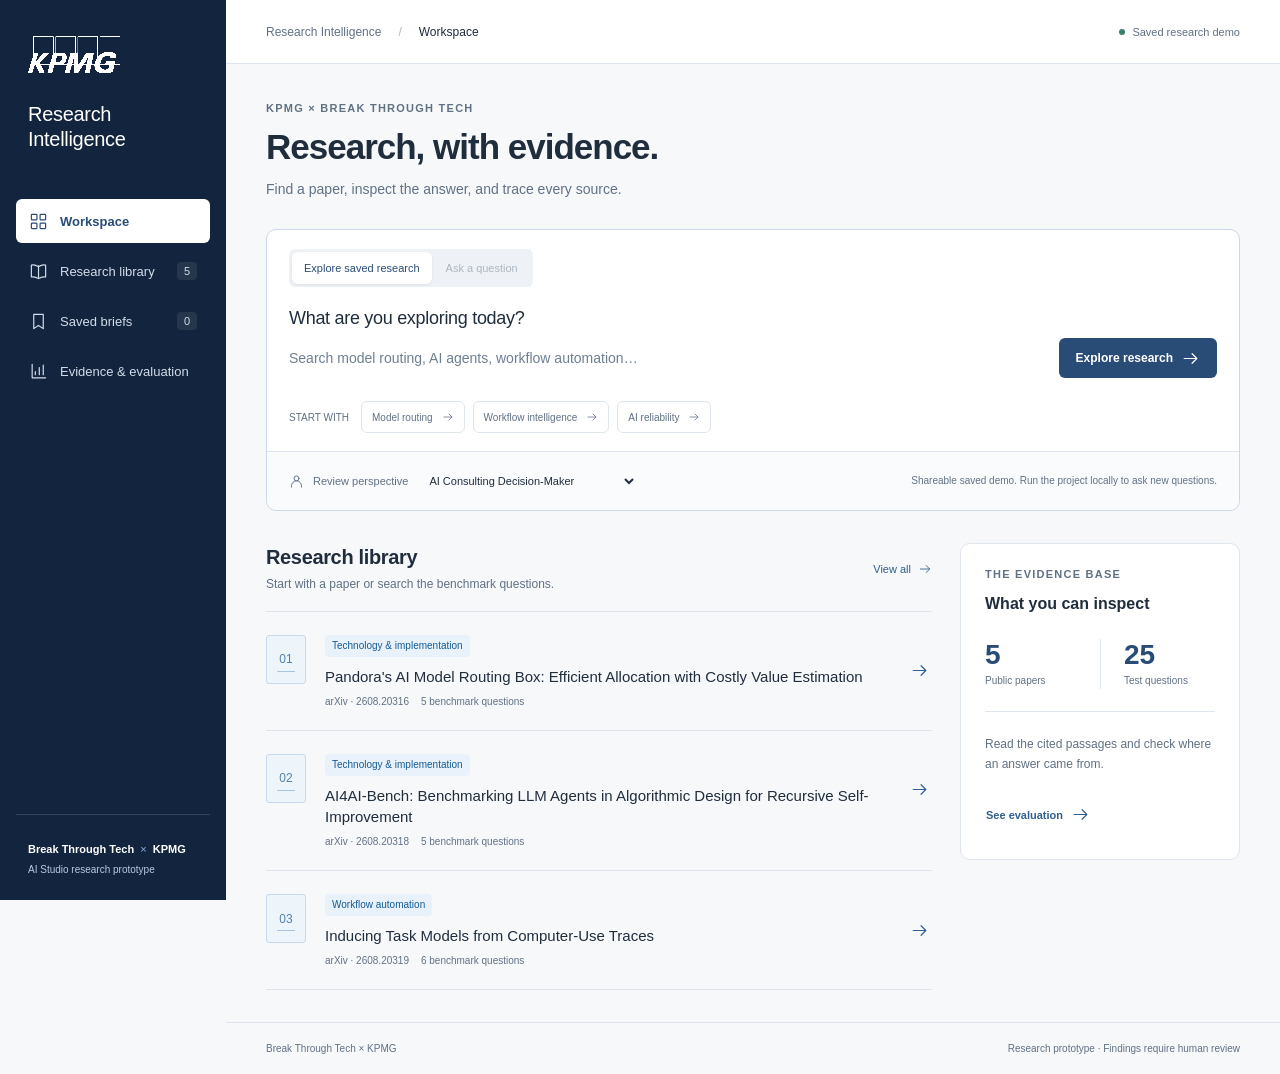
==== docs/demo/index.html @ 01af2a98 "Add static GitHub Pages saved-results demo" ====
<!doctype html>
<html lang="en" data-static-demo="true">
  <head>
    <meta charset="utf-8" />
    <meta name="viewport" content="width=device-width, initial-scale=1" />
    <meta
      name="description"
      content="Explore AI research, inspect source evidence, and prepare business insight briefs. A Break Through Tech × KPMG research prototype."
    />
    <title>Research Intelligence | KPMG</title>
    <link rel="icon" href="favicon.svg" />
    <link rel="stylesheet" href="styles.css" />
    <script src="app.js" defer></script>
  </head>
  <body>
    <a class="skip-link" href="#main">Skip to workspace</a>
    <aside class="sidebar" aria-label="Workspace navigation">
      <a
        class="brand"
        href="#workspace"
        aria-label="KPMG Research Intelligence home"
        ><img src="kpmg-logo.png" alt="KPMG" /><span
          >Research<br />
          Intelligence</span
        ></a
      >
      <nav id="navigation">
        <a href="#workspace" data-page="workspace"
          ><span data-icon="grid"></span>Workspace</a
        >
        <a href="#library" data-page="library"
          ><span data-icon="book"></span>Research library<span
            class="nav-count"
            id="paper-count"
            >—</span
          ></a
        >
        <a href="#briefs" data-page="briefs"
          ><span data-icon="bookmark"></span>Saved briefs<span
            class="nav-count"
            id="brief-count"
            >0</span
          ></a
        >
        <a href="#evaluation" data-page="evaluation"
          ><span data-icon="chart"></span>Evidence & evaluation</a
        >
      </nav>
      <div class="sidebar-footer">
        <span class="collab-mark">Break Through Tech <span>×</span> KPMG</span>
        <small>AI Studio research prototype</small>
      </div>
    </aside>
    <div class="app-shell">
      <header class="topbar">
        <div class="breadcrumb">
          Research Intelligence <span>/</span>
          <strong id="crumb">Workspace</strong>
        </div>
        <div class="topbar-right">
          <span class="environment"><i></i>Saved research demo</span>
        </div>
      </header>
      <main id="main" tabindex="-1">
        <div class="loading-state" role="status">
          Loading the research workspace…
        </div>
      </main>
      <footer class="page-footer">
        <span>Break Through Tech × KPMG</span
        ><span>Research prototype · Findings require human review</span>
      </footer>
    </div>
    <div id="toast" class="toast" role="status" hidden></div>
    <dialog id="source-dialog" aria-labelledby="source-title">
      <div id="source-content"></div>
      <form method="dialog">
        <button class="button secondary">Close source</button>
      </form>
    </dialog>
  </body>
</html>
---- docs/demo/styles.css ----
:root {
  color-scheme: light;
  --navy: #12243e;
  --blue: #294c77;
  --action: #315f8f;
  --sky: #e5edf5;
  --ink: #202d3d;
  --muted: #617184;
  --line: #dfe5ec;
  --paper: #fff;
  --canvas: #f7f8fa;
  --soft: #eef1f5;
  --green: #25634f;
  --amber: #87601c;
  --radius: 10px;
  --sidebar: 226px;
  font-family: -apple-system, BlinkMacSystemFont, "Segoe UI", Arial, sans-serif;
  font-size: 14px;
  color: var(--ink);
  background: var(--canvas);
}
* {
  box-sizing: border-box;
}
body {
  margin: 0;
}
button,
input,
select,
textarea {
  font: inherit;
}
button,
a,
input,
select,
textarea {
  -webkit-tap-highlight-color: transparent;
}
button,
a {
  touch-action: manipulation;
}
button {
  cursor: pointer;
}
button:disabled {
  cursor: not-allowed;
  opacity: 0.45;
}
a {
  color: var(--action);
  text-decoration: none;
}
a:hover {
  text-decoration: underline;
}
button:focus-visible,
a:focus-visible,
input:focus-visible,
select:focus-visible,
textarea:focus-visible,
summary:focus-visible {
  outline: 3px solid #7695b7;
  outline-offset: 4px;
}
button,
select,
input,
textarea {
  border-radius: 6px;
}
h1,
h2,
h3,
p {
  margin: 0;
}
h1 {
  font-size: 35px;
  line-height: 1.2;
  font-weight: 600;
  letter-spacing: -1px;
}
h2 {
  font-size: 20px;
  line-height: 1.4;
  font-weight: 600;
  letter-spacing: -0.35px;
}
h3 {
  font-size: 16px;
  line-height: 1.5;
}
p {
  line-height: 1.65;
}
small {
  line-height: 1.6;
}
svg {
  width: 19px;
  height: 19px;
  flex: none;
  vertical-align: middle;
}
button svg {
  pointer-events: none;
}
.muted {
  color: var(--muted);
}
.eyebrow,
.small-label {
  font-size: 11px;
  letter-spacing: 1.25px;
  font-weight: 700;
}
.eyebrow {
  color: var(--muted);
  margin-bottom: 12px;
}
.small-label {
  color: var(--muted);
}
.skip-link {
  position: fixed;
  top: -60px;
  left: 16px;
  padding: 12px;
  background: white;
  z-index: 20;
}
.skip-link:focus {
  top: 12px;
}
.sidebar {
  position: fixed;
  inset: 0 auto 0 0;
  width: var(--sidebar);
  background: var(--navy);
  color: #fff;
  display: flex;
  flex-direction: column;
  padding: 28px 16px 22px;
  z-index: 5;
}
.brand {
  display: block;
  color: #fff;
  margin: 0 12px 48px;
}
.brand:hover {
  text-decoration: none;
}
.brand img {
  display: block;
  width: 111px;
  height: 62px;
  object-fit: cover;
  filter: grayscale(1) invert(1) contrast(10);
  mix-blend-mode: screen;
  margin-left: -8px;
}
.brand > span {
  display: block;
  font-size: 20px;
  font-weight: 500;
  line-height: 1.23;
  margin-top: 12px;
  letter-spacing: -0.3px;
}
.sidebar nav {
  display: grid;
  gap: 6px;
}
.sidebar nav a {
  color: #d3dce9;
  display: flex;
  align-items: center;
  gap: 12px;
  min-height: 44px;
  padding: 10px 13px;
  border-radius: 6px;
  font-size: 13px;
}
.sidebar nav a:hover {
  background: #ffffff0d;
  text-decoration: none;
}
.sidebar nav a.active {
  background: #fff;
  color: var(--blue);
  font-weight: 600;
}
.nav-count {
  margin-left: auto;
  font-size: 11px;
  background: #ffffff15;
  min-width: 20px;
  padding: 3px;
  text-align: center;
  border-radius: 4px;
}
.active .nav-count {
  background: #e9f0fa;
}
.sidebar-footer {
  margin-top: auto;
  padding: 26px 12px 0;
  border-top: 1px solid #ffffff24;
}
.collab-mark {
  display: block;
  font-weight: 600;
  font-size: 11px;
  letter-spacing: 0;
  line-height: 1.5;
  margin-bottom: 3px;
}
.collab-mark > span {
  padding: 0 3px;
  font-weight: 400;
  color: #91add1;
}
.sidebar-footer small {
  font-size: 10px;
  color: #b8cbe6;
}
.app-shell {
  margin-left: var(--sidebar);
  min-height: 100vh;
  display: flex;
  flex-direction: column;
}
.topbar {
  height: 64px;
  display: flex;
  align-items: center;
  justify-content: space-between;
  border-bottom: 1px solid var(--line);
  padding: 0 40px;
  background: var(--paper);
}
.breadcrumb {
  display: flex;
  gap: 17px;
  font-size: 12px;
  color: var(--muted);
}
.breadcrumb span {
  color: #a9b7c7;
}
.breadcrumb strong {
  font-weight: 500;
  color: var(--ink);
}
.topbar-right {
  display: flex;
  align-items: center;
  gap: 22px;
}
.environment {
  font-size: 11px;
  color: var(--muted);
  display: flex;
  align-items: center;
  gap: 7px;
}
.environment i {
  width: 6px;
  height: 6px;
  background: #36816a;
  border-radius: 50%;
}
main {
  width: 100%;
  max-width: 1510px;
  margin: 0 auto;
  padding: 38px 40px 32px;
  flex: 1;
  outline: none;
}
.page-heading {
  display: flex;
  justify-content: space-between;
  align-items: flex-end;
  gap: 24px;
  margin-bottom: 28px;
}
.page-heading p {
  color: var(--muted);
  margin-top: 10px;
  font-size: 14px;
}
.heading-meta {
  display: flex;
  align-items: center;
  gap: 8px;
  color: var(--muted);
  font-size: 11px;
  white-space: nowrap;
  padding-bottom: 5px;
}
.heading-meta svg {
  width: 15px;
  height: 15px;
}
.button {
  border: 1px solid transparent;
  min-height: 40px;
  padding: 9px 16px;
  display: inline-flex;
  align-items: center;
  justify-content: center;
  gap: 8px;
  font-size: 12px;
  font-weight: 600;
  background: var(--blue);
  color: white;
  white-space: nowrap;
}
.button:hover {
  background: #06449d;
  text-decoration: none;
}
.button.secondary {
  background: var(--paper);
  border-color: var(--line);
  color: var(--ink);
}
.button.secondary:hover {
  background: var(--soft);
  border-color: #b3c4d7;
}
.button.text {
  color: var(--action);
  background: transparent;
  padding: 8px 0;
}
.button.text:hover {
  color: var(--navy);
  text-decoration: underline;
}
.button.compact {
  min-height: 34px;
  padding: 6px 12px;
}
.icon-button {
  width: 36px;
  min-height: 36px;
  padding: 8px;
  border: 1px solid var(--line);
  background: white;
  display: inline-grid;
  place-items: center;
  color: var(--muted);
}
.tag {
  display: inline-flex;
  align-items: center;
  gap: 5px;
  border-radius: 4px;
  background: #edf2f8;
  color: #52657c;
  padding: 4px 7px;
  font-size: 10px;
  font-weight: 500;
  line-height: 1.4;
}
.tag.blue {
  background: #e9f2fb;
  color: #135a96;
}
.tag.amber {
  background: #fbf2e0;
  color: var(--amber);
}
.tag.green {
  background: #eaf3ef;
  color: var(--green);
}
.tag svg {
  width: 12px;
  height: 12px;
}
.composer {
  border: 1px solid #cbd8e7;
  background: var(--paper);
  border-radius: var(--radius);
  margin-bottom: 32px;
}
.composer-top {
  padding: 19px 22px 0;
  display: flex;
  align-items: center;
  justify-content: space-between;
  gap: 12px;
}
.segmented {
  display: flex;
  gap: 2px;
  padding: 3px;
  background: var(--soft);
  border-radius: 6px;
}
.segmented button {
  border: 0;
  background: transparent;
  color: var(--muted);
  padding: 7px 12px;
  font-size: 11px;
  min-height: 32px;
}
.segmented button[aria-pressed="true"] {
  background: var(--paper);
  color: var(--blue);
  box-shadow: 0 1px 3px #102f5514;
}
.composer label.prompt-label {
  display: block;
  margin: 21px 22px 6px;
  font-size: 18px;
  letter-spacing: -0.3px;
  font-weight: 500;
}
.prompt-row {
  padding: 0 22px 20px;
  display: flex;
  gap: 16px;
  align-items: center;
}
.prompt-row input {
  flex: 1;
  min-width: 0;
  border: 0;
  background: none;
  font-size: 14px;
  line-height: 1.6;
  min-height: 46px;
  color: var(--ink);
  padding: 6px 0;
}
.prompt-row input::placeholder {
  color: #6e7f92;
}
.prompt-row input:focus-visible {
  outline-offset: 2px;
}
.composer-bottom {
  display: flex;
  align-items: center;
  justify-content: space-between;
  gap: 12px;
  background: #fafbfd;
  border-top: 1px solid var(--line);
  padding: 13px 22px;
  border-radius: 0 0 var(--radius) var(--radius);
}
.select-field {
  display: flex;
  align-items: center;
  gap: 9px;
  color: var(--muted);
  font-size: 11px;
}
.select-field svg {
  width: 15px;
  height: 15px;
}
.select-field select {
  max-width: 270px;
  padding: 5px 24px 5px 8px;
  border: 0;
  color: var(--ink);
  background: transparent;
  font-size: 11px;
  min-height: 32px;
}
.composer-bottom > small {
  font-size: 10px;
  color: var(--muted);
}
.suggestions {
  display: flex;
  flex-wrap: wrap;
  align-items: center;
  gap: 8px;
  margin: 0 22px 18px;
}
.suggestions > span {
  font-size: 10px;
  color: var(--muted);
  margin-right: 4px;
}
.suggestion {
  background: var(--paper);
  border: 1px solid var(--line);
  padding: 7px 10px;
  min-height: 32px;
  font-size: 10px;
  color: var(--muted);
  display: flex;
  gap: 9px;
  align-items: center;
}
.suggestion svg {
  width: 12px;
  height: 12px;
}
.suggestion:hover {
  border-color: #8baed4;
  background: #f8fbff;
  color: var(--blue);
}
.section-heading {
  display: flex;
  justify-content: space-between;
  gap: 15px;
  align-items: center;
  margin-bottom: 16px;
}
.section-heading > div > p {
  font-size: 12px;
  color: var(--muted);
  margin-top: 4px;
}
.section-heading a {
  font-size: 11px;
  display: flex;
  align-items: center;
  gap: 7px;
}
.section-heading a svg {
  width: 14px;
  height: 14px;
}
.home-grid {
  display: grid;
  grid-template-columns: minmax(0, 1fr) 280px;
  gap: 28px;
}
.paper-list {
  border-top: 1px solid var(--line);
}
.paper-row {
  display: grid;
  grid-template-columns: 42px minmax(0, 1fr) 26px;
  gap: 17px;
  align-items: start;
  padding: 23px 0;
  border-bottom: 1px solid var(--line);
}
.paper-number {
  width: 40px;
  height: 49px;
  display: grid;
  place-items: center;
  border: 1px solid #c7d9ea;
  background: #edf4fa;
  border-radius: 3px;
  color: #5480a7;
  font-size: 12px;
  position: relative;
}
.paper-number:after {
  content: "";
  height: 1px;
  width: 18px;
  background: #a9c5de;
  position: absolute;
  bottom: 11px;
}
.paper-row h3 {
  font-size: 15px;
  font-weight: 500;
  margin: 9px 0 8px;
  line-height: 1.45;
}
.paper-row h3 button {
  padding: 0;
  border: 0;
  background: none;
  color: var(--ink);
  text-align: left;
  font: inherit;
}
.paper-row h3 button:hover {
  color: var(--action);
  text-decoration: underline;
}
.paper-meta {
  font-size: 10px;
  color: var(--muted);
  display: flex;
  gap: 12px;
  align-items: center;
}
.paper-open {
  border: 0;
  background: none;
  color: var(--action);
  padding: 4px;
  min-height: 40px;
  margin-top: 16px;
}
.paper-open:hover {
  background: var(--soft);
}
.corpus-panel {
  border: 1px solid var(--line);
  border-radius: var(--radius);
  background: var(--paper);
  align-self: start;
}
.corpus-body {
  padding: 24px;
}
.corpus-body h3 {
  font-size: 16px;
  font-weight: 600;
  margin-bottom: 9px;
}
.corpus-body > p {
  color: var(--muted);
  font-size: 12px;
}
.corpus-stats {
  display: grid;
  grid-template-columns: 1fr 1fr;
  margin: 23px 0;
  border-bottom: 1px solid var(--line);
  padding-bottom: 22px;
}
.corpus-stats > div + div {
  border-left: 1px solid var(--line);
  padding-left: 23px;
}
.corpus-stats strong {
  font-size: 28px;
  font-weight: 600;
  color: var(--blue);
  display: block;
}
.corpus-stats small {
  color: var(--muted);
  font-size: 10px;
}
.corpus-note {
  display: flex;
  gap: 9px;
  color: var(--muted);
  font-size: 10px;
  line-height: 1.7;
}
.corpus-note svg {
  width: 15px;
  height: 15px;
  margin-top: 2px;
}
.corpus-body > .button {
  margin-top: 20px;
  font-size: 11px;
}
.page-footer {
  display: flex;
  justify-content: space-between;
  padding: 20px 40px;
  border-top: 1px solid var(--line);
  font-size: 10px;
  color: var(--muted);
  gap: 16px;
}
.status-bar {
  padding: 13px 16px;
  background: #edf4fb;
  border: 1px solid #d6e4f1;
  border-radius: 6px;
  font-size: 12px;
  color: #325a82;
  line-height: 1.65;
  display: flex;
  gap: 10px;
  align-items: start;
  margin-bottom: 22px;
}
.status-bar svg {
  width: 16px;
  height: 16px;
  margin-top: 2px;
}
.status-bar.warning {
  background: #fff8e9;
  border-color: #ecdfbd;
  color: #795d2e;
}
.error-box {
  padding: 18px;
  background: #fff3f1;
  border: 1px solid #f0d0c9;
  border-radius: 6px;
  color: #90392d;
  line-height: 1.6;
  margin-bottom: 20px;
}
.loading-state,
.empty-state {
  padding: 52px 24px;
  text-align: center;
  color: var(--muted);
  line-height: 1.8;
}
.empty-state h2 {
  color: var(--ink);
  margin: 12px 0;
}
.empty-state p {
  max-width: 480px;
  margin: 0 auto 20px;
}
.searchbar {
  display: flex;
  align-items: center;
  gap: 10px;
  padding: 10px 14px;
  border: 1px solid var(--line);
  border-radius: 6px;
  background: var(--paper);
  max-width: 480px;
}
.searchbar input {
  border: 0;
  outline: none;
  min-height: 28px;
  flex: 1;
  min-width: 0;
  background: none;
}
.searchbar svg {
  color: var(--muted);
  width: 17px;
  height: 17px;
}
.filters {
  display: flex;
  justify-content: space-between;
  gap: 16px;
  align-items: center;
  margin-bottom: 24px;
}
.filters .searchbar {
  flex: 1;
}
.filter-select {
  padding: 11px 12px;
  background: white;
  border: 1px solid var(--line);
  color: var(--ink);
  max-width: 260px;
  font-size: 12px;
}
.library-list {
  background: var(--paper);
  border: 1px solid var(--line);
  border-radius: 8px;
  padding: 0 24px;
}
.library-list .paper-row:last-child {
  border-bottom: 0;
}
.library-list .paper-row {
  padding: 24px 0;
  grid-template-columns: 42px minmax(0, 1fr) 140px;
}
.paper-actions {
  display: flex;
  flex-direction: column;
  gap: 6px;
  align-items: flex-end;
  margin-top: 10px;
}
.paper-actions .button {
  font-size: 11px;
}
.query-list {
  display: grid;
  gap: 10px;
}
.query-item {
  display: flex;
  align-items: center;
  justify-content: space-between;
  gap: 20px;
  padding: 19px 22px;
  background: var(--paper);
  border: 1px solid var(--line);
  border-radius: 6px;
  text-align: left;
  color: var(--ink);
  width: 100%;
}
.query-item:hover {
  border-color: #90afd2;
  background: #fbfdff;
}
.query-item small {
  display: block;
  color: var(--muted);
  font-size: 10px;
  margin-bottom: 5px;
}
.query-item strong {
  font-weight: 500;
  line-height: 1.5;
  font-size: 14px;
}
.back-link {
  display: inline-flex;
  align-items: center;
  gap: 8px;
  margin-bottom: 20px;
  font-size: 12px;
}
.back-link svg {
  width: 14px;
  height: 14px;
}
.brief-title {
  max-width: 850px;
  font-size: 28px;
  line-height: 1.35;
  letter-spacing: -0.5px;
}
.brief-toolbar {
  display: flex;
  justify-content: space-between;
  align-items: center;
  gap: 20px;
  margin: 18px 0 25px;
}
.brief-meta {
  display: flex;
  gap: 8px;
  align-items: center;
  flex-wrap: wrap;
  font-size: 11px;
  color: var(--muted);
}
.brief-actions {
  display: flex;
  gap: 8px;
}
.brief-grid {
  display: grid;
  grid-template-columns: minmax(0, 1fr) 300px;
  gap: 28px;
  align-items: start;
}
.brief-content {
  background: var(--paper);
  border: 1px solid var(--line);
  border-radius: 8px;
  overflow: hidden;
}
.tabs {
  display: flex;
  border-bottom: 1px solid var(--line);
  padding: 0 24px;
  gap: 26px;
  overflow-x: auto;
}
.tabs button {
  border: 0;
  border-bottom: 2px solid transparent;
  background: none;
  color: var(--muted);
  padding: 17px 0;
  border-radius: 0;
  font-size: 12px;
  white-space: nowrap;
  min-height: 48px;
}
.tabs button[aria-selected="true"] {
  color: var(--blue);
  border-color: var(--blue);
  font-weight: 600;
}
.brief-sections {
  padding: 26px;
}
.brief-section + .brief-section {
  border-top: 1px solid var(--line);
  padding-top: 23px;
  margin-top: 23px;
}
.brief-section .section-kicker {
  display: flex;
  gap: 10px;
  align-items: center;
  margin-bottom: 12px;
}
.section-kicker span {
  color: #7293b6;
  font-size: 10px;
  font-weight: 600;
}
.section-kicker h2 {
  font-size: 17px;
  letter-spacing: -0.2px;
}
.section-label {
  display: inline-block;
  font-size: 10px;
  color: var(--muted);
  margin-bottom: 10px;
}
.rich-text {
  font-size: 13px;
  line-height: 1.85;
  overflow-wrap: anywhere;
  max-width: 75ch;
  white-space: pre-wrap;
}
.rich-text + .rich-text {
  margin-top: 14px;
}
.citation {
  border: 0;
  background: #e8f2fc;
  color: var(--action);
  font-size: 10px;
  padding: 1px 5px;
  min-height: 24px;
  margin: 0 2px;
  border-radius: 3px;
  vertical-align: baseline;
  font-weight: bold;
}
.citation:hover {
  background: #cce4f7;
}
.brief-aside {
  display: grid;
  gap: 18px;
}
.evidence-panel,
.source-panel {
  padding: 22px;
  background: white;
  border: 1px solid var(--line);
  border-radius: 8px;
}
.evidence-panel h3,
.source-panel h3 {
  font-size: 14px;
  font-weight: 600;
}
.evidence-tier {
  font-size: 25px;
  font-weight: 600;
  color: var(--blue);
  margin: 16px 0 5px;
  display: flex;
  align-items: baseline;
  justify-content: space-between;
  gap: 12px;
}
.evidence-tier span {
  color: var(--muted);
  font-size: 14px;
  font-weight: 500;
}
.evidence-panel > p {
  font-size: 11px;
  color: var(--muted);
  line-height: 1.7;
}
.metric-row {
  display: flex;
  justify-content: space-between;
  font-size: 11px;
  color: var(--muted);
  margin-top: 17px;
  gap: 8px;
}
.metric-row strong {
  color: var(--ink);
  font-weight: 500;
}
.evidence-panel meter {
  display: block;
  width: 100%;
  height: 7px;
  margin-top: 6px;
  appearance: none;
  background: var(--soft);
  border-radius: 3px;
}
.evidence-panel meter::-webkit-meter-bar {
  background: var(--soft);
  border: 0;
  height: 5px;
}
.evidence-panel meter::-webkit-meter-optimum-value {
  background: var(--action);
}
.evidence-panel meter::-moz-meter-bar {
  background: var(--action);
}
.method-note {
  font-size: 10px !important;
  border-top: 1px solid var(--line);
  padding-top: 16px;
  margin-top: 20px;
}
.source-preview {
  width: 100%;
  border: 0;
  border-bottom: 1px solid var(--line);
  background: none;
  padding: 16px 0;
  display: flex;
  gap: 10px;
  text-align: left;
  color: var(--ink);
  line-height: 1.55;
}
.source-preview:last-child {
  border-bottom: 0;
  padding-bottom: 0;
}
.source-preview > span:first-child {
  color: var(--action);
  font-size: 11px;
}
.source-preview strong {
  font-size: 11px;
  font-weight: 500;
  display: block;
}
.source-preview small {
  font-size: 10px;
  color: var(--muted);
  display: block;
  margin-top: 5px;
}
.source-preview:hover strong {
  color: var(--action);
  text-decoration: underline;
}
.warning-list {
  margin: 12px 0 0;
  padding-left: 18px;
  font-size: 12px;
  line-height: 1.8;
}
.source-block {
  padding: 18px 0;
  border-bottom: 1px solid var(--line);
}
.source-block:first-child {
  padding-top: 0;
}
.source-block:last-child {
  border-bottom: 0;
}
.source-block h3 {
  font-size: 14px;
  margin-bottom: 7px;
}
.source-block blockquote {
  margin: 16px 0;
  padding: 14px 17px;
  background: var(--canvas);
  font-size: 12px;
  line-height: 1.8;
  white-space: pre-wrap;
  overflow-wrap: anywhere;
}
.source-block summary {
  font-size: 12px;
  color: var(--action);
  cursor: pointer;
  padding: 12px 0;
}
.source-block .source-properties {
  font-size: 11px;
  line-height: 1.8;
  overflow-wrap: anywhere;
  margin: 12px 0;
  color: var(--muted);
}
.summary-grid {
  display: grid;
  grid-template-columns: repeat(3, 1fr);
  gap: 20px;
  margin: 25px 0;
}
.summary-card {
  padding: 24px;
  background: var(--paper);
  border: 1px solid var(--line);
  border-radius: 8px;
}
.summary-card strong {
  display: block;
  font-size: 34px;
  font-weight: 400;
  color: var(--blue);
  margin: 12px 0;
}
.summary-card p {
  font-size: 12px;
  color: var(--muted);
}
.table-wrap {
  overflow: auto;
  border: 1px solid var(--line);
  border-radius: 8px;
  background: var(--paper);
}
table {
  border-collapse: collapse;
  width: 100%;
  font-size: 12px;
  text-align: left;
}
th {
  padding: 15px 20px;
  background: #eff3f8;
  font-size: 10px;
  color: var(--muted);
  font-weight: 600;
}
td {
  padding: 17px 20px;
  border-top: 1px solid var(--line);
  line-height: 1.6;
}
td:first-child {
  min-width: 120px;
}
td button {
  background: none;
  border: 0;
  padding: 0;
  color: var(--action);
  text-align: left;
  line-height: 1.6;
}
.evaluation-note {
  margin-top: 20px;
  font-size: 12px;
  color: var(--muted);
  max-width: 80ch;
}
.saved-card {
  background: white;
  border: 1px solid var(--line);
  border-radius: 8px;
  padding: 22px;
  margin-bottom: 14px;
}
.saved-card h3 {
  margin: 12px 0;
  font-size: 16px;
  font-weight: 500;
}
.saved-card .brief-actions {
  margin-top: 16px;
}
.saved-card small {
  font-size: 11px;
  color: var(--muted);
}
.toast {
  position: fixed;
  bottom: 24px;
  left: calc(50% + 100px);
  transform: translateX(-50%);
  padding: 13px 20px;
  background: #153d6a;
  color: #fff;
  border-radius: 6px;
  box-shadow: 0 5px 20px #122a4726;
  font-size: 12px;
  z-index: 30;
  max-width: 85vw;
}
.toast[hidden] {
  display: none;
}
dialog {
  padding: 28px;
  border: 1px solid var(--line);
  border-radius: 10px;
  max-width: 740px;
  width: calc(100% - 32px);
  max-height: 85vh;
  overflow-y: auto;
  color: var(--ink);
}
dialog::backdrop {
  background: #0a254b73;
}
dialog h2 {
  font-size: 21px;
  margin: 12px 0;
}
dialog blockquote {
  background: var(--canvas);
  padding: 20px;
  margin: 20px 0;
  font-size: 13px;
  line-height: 1.85;
  white-space: pre-wrap;
  overflow-wrap: anywhere;
}
dialog form {
  margin-top: 24px;
  text-align: right;
}
.source-link {
  display: inline-flex;
  align-items: center;
  gap: 6px;
  font-size: 12px;
}
.source-link svg {
  width: 14px;
  height: 14px;
}
.live-controls {
  display: flex;
  gap: 12px;
  align-items: center;
}
.inline-label {
  font-size: 11px;
  color: var(--muted);
}
.no-results {
  padding: 30px;
  text-align: center;
  color: var(--muted);
  font-size: 13px;
}
.results-heading {
  margin: 0 0 18px;
}
.retry {
  margin-top: 12px;
}
.page-heading .button {
  flex: none;
}
@media (min-width: 1600px) {
  main {
    padding-top: 48px;
  }
  .home-grid {
    grid-template-columns: minmax(0, 1fr) 320px;
  }
  .paper-row {
    padding: 27px 0;
  }
}
@media (max-width: 1200px) {
  :root {
    --sidebar: 218px;
  }
  main {
    padding: 30px 28px;
  }
  .topbar {
    padding: 0 28px;
  }
  .home-grid {
    gap: 22px;
    grid-template-columns: minmax(0, 1fr) 250px;
  }
  .brief-grid {
    grid-template-columns: minmax(0, 1fr) 260px;
    gap: 20px;
  }
  .sidebar {
    padding-left: 14px;
    padding-right: 14px;
  }
  .sidebar nav a {
    font-size: 12px;
    gap: 10px;
  }
  .composer-bottom {
    align-items: start;
  }
  .composer-bottom > small {
    max-width: 190px;
  }
  .heading-meta {
    display: none;
  }
  .page-footer {
    padding: 20px 28px;
  }
  .brief-toolbar {
    align-items: start;
    flex-direction: column;
  }
  .brief-aside > div {
    padding: 18px;
  }
}
@media (max-width: 950px) {
  :root {
    --sidebar: 190px;
  }
  .sidebar {
    padding: 22px 12px;
  }
  .brand {
    margin-bottom: 30px;
  }
  .brand > span {
    font-size: 20px;
  }
  .sidebar nav a {
    font-size: 11px;
    gap: 8px;
    padding: 10px;
  }
  .sidebar-footer {
    padding-left: 12px;
  }
  .home-grid {
    grid-template-columns: 1fr;
  }
  .corpus-panel {
    max-width: 600px;
  }
  .corpus-stats {
    margin: 16px 0;
    padding-bottom: 14px;
  }
  .brief-grid {
    grid-template-columns: 1fr;
  }
  .brief-aside {
    grid-template-columns: 1fr 1fr;
  }
  .composer-top {
    align-items: flex-start;
  }
  .composer-top > .tag {
    max-width: 140px;
  }
  .library-list .paper-row {
    grid-template-columns: 36px minmax(0, 1fr);
  }
  .paper-actions {
    grid-column: 2;
    flex-direction: row;
    margin: 0;
    align-items: center;
    justify-content: space-between;
  }
  .summary-grid {
    gap: 12px;
  }
  .summary-card {
    padding: 18px;
  }
  .page-footer {
    font-size: 9px;
  }
  .page-heading h1 {
    font-size: 30px;
  }
  .topbar {
    height: 62px;
  }
  .topbar-right .environment {
    display: none;
  }
}
@media (max-width: 700px) {
  :root {
    --sidebar: 0px;
  }
  .sidebar {
    position: static;
    width: 100%;
    padding: 16px 16px 0;
    background: var(--navy);
  }
  .brand {
    display: flex;
    align-items: center;
    gap: 12px;
    margin: 0 0 15px;
  }
  .brand img {
    width: 80px;
    height: 42px;
    margin: 0;
  }
  .brand > span {
    margin: 0;
    font-size: 15px;
    line-height: 1.2;
  }
  .brand br {
    display: none;
  }
  .sidebar-footer {
    display: none;
  }
  .sidebar nav {
    display: flex;
    overflow-x: auto;
    gap: 4px;
  }
  .sidebar nav a {
    flex: none;
    min-height: 44px;
    border-radius: 6px 6px 0 0;
    padding: 10px;
    font-size: 11px;
    gap: 7px;
  }
  .sidebar nav a svg {
    width: 15px;
    height: 15px;
  }
  .sidebar nav .nav-count {
    display: none;
  }
  .sidebar nav a.active {
    background: var(--canvas);
  }
  .topbar {
    height: 48px;
    padding: 0 20px;
  }
  .breadcrumb {
    font-size: 10px;
    gap: 10px;
  }
  main {
    padding: 25px 20px;
  }
  .page-heading {
    align-items: start;
    margin-bottom: 22px;
    gap: 12px;
  }
  .page-heading h1 {
    font-size: 28px;
  }
  .page-heading p {
    font-size: 12px;
  }
  .eyebrow {
    font-size: 9px;
  }
  .composer-top {
    padding: 14px 16px 0;
  }
  .segmented button {
    font-size: 10px;
    padding: 6px 9px;
  }
  .composer-top > .tag {
    font-size: 9px;
    max-width: 120px;
  }
  .composer label.prompt-label {
    font-size: 17px;
    margin: 19px 16px 6px;
  }
  .prompt-row {
    padding: 0 16px 16px;
    flex-wrap: wrap;
    gap: 7px;
  }
  .prompt-row input {
    font-size: 12px;
    flex-basis: 100%;
  }
  .prompt-row .button {
    width: 100%;
  }
  .suggestions {
    margin: 0 16px 16px;
    gap: 6px;
  }
  .suggestions > span {
    width: 100%;
  }
  .suggestion {
    font-size: 9px;
    padding: 6px 8px;
  }
  .composer-bottom {
    padding: 12px 16px;
    flex-direction: column;
    gap: 5px;
  }
  .composer-bottom > small {
    max-width: none;
  }
  .select-field select {
    max-width: 230px;
  }
  .home-grid {
    gap: 25px;
  }
  .section-heading h2 {
    font-size: 18px;
  }
  .section-heading a {
    font-size: 10px;
  }
  .paper-row {
    gap: 12px;
    padding: 20px 0;
    grid-template-columns: 34px minmax(0, 1fr) 20px;
  }
  .paper-number {
    width: 32px;
    height: 42px;
    font-size: 10px;
  }
  .paper-row h3 {
    font-size: 14px;
  }
  .paper-meta {
    font-size: 9px;
    gap: 8px;
    flex-wrap: wrap;
  }
  .corpus-panel {
    grid-template-columns: 1fr;
  }
  .corpus-body {
    padding: 20px;
  }
  .page-footer {
    padding: 18px 20px;
    flex-direction: column;
    gap: 6px;
  }
  .filters {
    flex-direction: column;
    align-items: stretch;
  }
  .filter-select {
    max-width: none;
    width: 100%;
  }
  .library-list {
    padding: 0 16px;
  }
  .brief-title {
    font-size: 24px;
  }
  .brief-actions {
    flex-wrap: wrap;
  }
  .brief-actions .button {
    font-size: 11px;
  }
  .brief-aside {
    grid-template-columns: 1fr;
  }
  .brief-sections {
    padding: 20px;
  }
  .tabs {
    padding: 0 20px;
    gap: 20px;
  }
  .tabs button {
    font-size: 11px;
  }
  .rich-text {
    font-size: 12px;
  }
  .summary-grid {
    grid-template-columns: 1fr;
  }
  .summary-card strong {
    font-size: 30px;
  }
  .toast {
    left: 50%;
    width: max-content;
  }
  .brief-toolbar {
    gap: 14px;
  }
  .query-item {
    padding: 17px;
  }
  .query-item strong {
    font-size: 13px;
  }
  .page-heading > .button {
    padding: 7px 9px;
    font-size: 10px;
  }
  .source-block h3 {
    font-size: 13px;
  }
  .live-controls {
    flex-wrap: wrap;
  }
}
@media (prefers-reduced-motion: no-preference) {
  button,
  a {
    transition:
      background-color 0.15s ease,
      border-color 0.15s ease,
      color 0.15s ease;
  }
  .loading-state {
    animation: loading 1.2s ease-in-out infinite alternate;
  }
  @keyframes loading {
    to {
      opacity: 0.45;
    }
  }
}
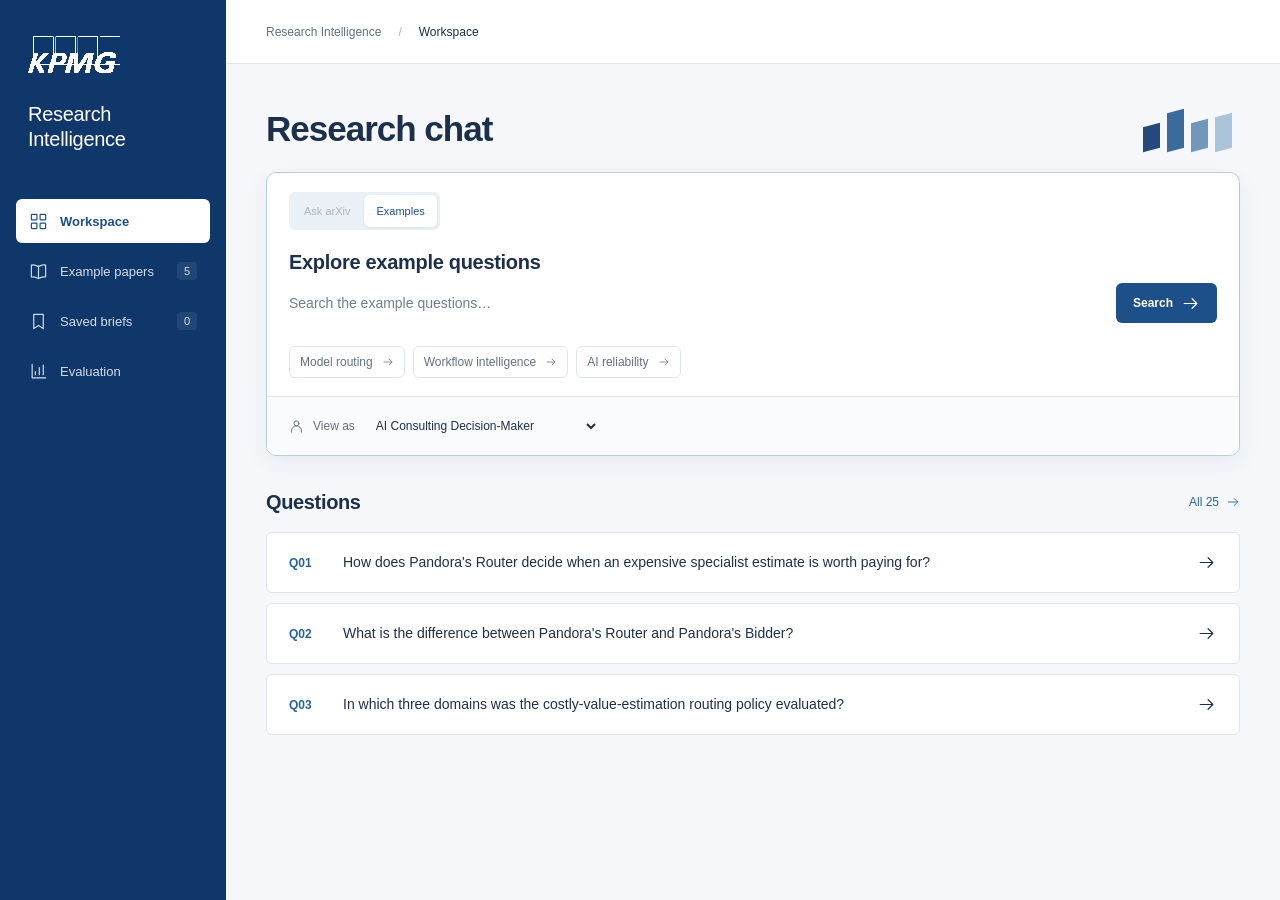
==== commit f5c58153: "Make research UI chat-first and concise" ====
--- a/docs/demo/index.html
+++ b/docs/demo/index.html
@@ -29,7 +29,7 @@
           ><span data-icon="grid"></span>Workspace</a
         >
         <a href="#library" data-page="library"
-          ><span data-icon="book"></span>Research library<span
+          ><span data-icon="book"></span>Example papers<span
             class="nav-count"
             id="paper-count"
             >—</span
@@ -43,13 +43,9 @@
           ></a
         >
         <a href="#evaluation" data-page="evaluation"
-          ><span data-icon="chart"></span>Evidence & evaluation</a
+          ><span data-icon="chart"></span>Evaluation</a
         >
       </nav>
-      <div class="sidebar-footer">
-        <span class="collab-mark">Break Through Tech <span>×</span> KPMG</span>
-        <small>AI Studio research prototype</small>
-      </div>
     </aside>
     <div class="app-shell">
       <header class="topbar">
@@ -57,19 +53,12 @@
           Research Intelligence <span>/</span>
           <strong id="crumb">Workspace</strong>
         </div>
-        <div class="topbar-right">
-          <span class="environment"><i></i>Saved research demo</span>
-        </div>
       </header>
       <main id="main" tabindex="-1">
         <div class="loading-state" role="status">
           Loading the research workspace…
         </div>
       </main>
-      <footer class="page-footer">
-        <span>Break Through Tech × KPMG</span
-        ><span>Research prototype · Findings require human review</span>
-      </footer>
     </div>
     <div id="toast" class="toast" role="status" hidden></div>
     <dialog id="source-dialog" aria-labelledby="source-title">
--- a/docs/demo/styles.css
+++ b/docs/demo/styles.css
@@ -1,15 +1,15 @@
 :root {
   color-scheme: light;
-  --navy: #12243e;
-  --blue: #294c77;
-  --action: #315f8f;
-  --sky: #e5edf5;
-  --ink: #202d3d;
+  --navy: #103769;
+  --blue: #1d4f88;
+  --action: #28649b;
+  --sky: #e5eff8;
+  --ink: #1d3049;
   --muted: #617184;
   --line: #dfe5ec;
   --paper: #fff;
-  --canvas: #f7f8fa;
-  --soft: #eef1f5;
+  --canvas: #f5f7fa;
+  --soft: #eaf0f6;
   --green: #25634f;
   --amber: #87601c;
   --radius: 10px;
@@ -1634,3 +1634,166 @@
     }
   }
 }
+
+/* Keep Raghul's blue layout and graphic card; let the work carry the page. */
+.page-heading {
+  margin-bottom: 22px;
+}
+.chat-art {
+  display: flex;
+  align-items: end;
+  gap: 7px;
+  height: 48px;
+  padding-right: 8px;
+}
+.chat-art span {
+  display: block;
+  width: 17px;
+  height: 25px;
+  background: #234a7b;
+  transform: skewY(-15deg);
+}
+.chat-art span:nth-child(2) {
+  height: 39px;
+  background: #3a6b9b;
+}
+.chat-art span:nth-child(3) {
+  height: 29px;
+  background: #7198ba;
+}
+.chat-art span:nth-child(4) {
+  height: 35px;
+  background: #aac5d9;
+}
+.composer {
+  border-color: #b9cde2;
+  box-shadow: 0 7px 24px #123a6810;
+}
+.composer label.prompt-label {
+  font-size: 20px;
+  font-weight: 600;
+}
+.select-field,
+.select-field select,
+.suggestion,
+.paper-meta,
+.tag,
+.section-heading a,
+.source-preview strong,
+.source-block summary,
+.source-block .source-properties,
+.metric-row {
+  font-size: 12px;
+}
+.select-field select {
+  max-width: 300px;
+}
+.corpus-panel {
+  overflow: hidden;
+}
+.corpus-art {
+  height: 104px;
+  background: #e7f0f8;
+  display: flex;
+  align-items: end;
+  justify-content: center;
+  gap: 9px;
+  padding: 20px;
+}
+.corpus-art span {
+  display: block;
+  width: 32px;
+  height: 56px;
+  background: #234a7b;
+  transform: skewY(-15deg);
+}
+.corpus-art span:nth-child(2) {
+  height: 72px;
+  background: #3a6b9b;
+}
+.corpus-art span:nth-child(3) {
+  height: 42px;
+  background: #7198ba;
+}
+.corpus-art span:nth-child(4) {
+  height: 61px;
+  background: #aac5d9;
+}
+.corpus-body h3 {
+  margin-bottom: 0;
+}
+.corpus-stats {
+  margin: 18px 0 8px;
+  padding-bottom: 16px;
+}
+.corpus-stats small {
+  font-size: 12px;
+}
+.query-item {
+  display: grid;
+  grid-template-columns: 40px minmax(0, 1fr) 20px;
+  gap: 14px;
+  align-items: center;
+}
+.question-id {
+  color: var(--action);
+  font-size: 12px;
+  font-weight: 700;
+}
+.brief-section h2 {
+  font-size: 18px;
+  margin-bottom: 12px;
+}
+.rich-text {
+  font-size: 14px;
+  line-height: 1.65;
+}
+.score-details,
+.review-details {
+  margin-top: 14px;
+}
+.score-details summary,
+.review-details summary {
+  cursor: pointer;
+  color: var(--action);
+  font-size: 13px;
+  font-weight: 600;
+  padding: 6px 0;
+}
+.score-details .method-note {
+  font-size: 12px !important;
+  line-height: 1.55;
+}
+.check-passed {
+  color: var(--green);
+}
+.source-preview {
+  align-items: start;
+}
+.source-preview svg {
+  width: 17px;
+  height: 17px;
+  color: var(--action);
+}
+.summary-card strong {
+  margin-bottom: 0;
+}
+@media (max-width: 700px) {
+  .chat-art {
+    display: none;
+  }
+  .composer label.prompt-label {
+    font-size: 19px;
+  }
+  .suggestion,
+  .paper-meta,
+  .section-heading a,
+  .tabs button,
+  .rich-text {
+    font-size: 12px;
+  }
+  .query-item {
+    grid-template-columns: 32px minmax(0, 1fr) 16px;
+    gap: 10px;
+  }
+}
